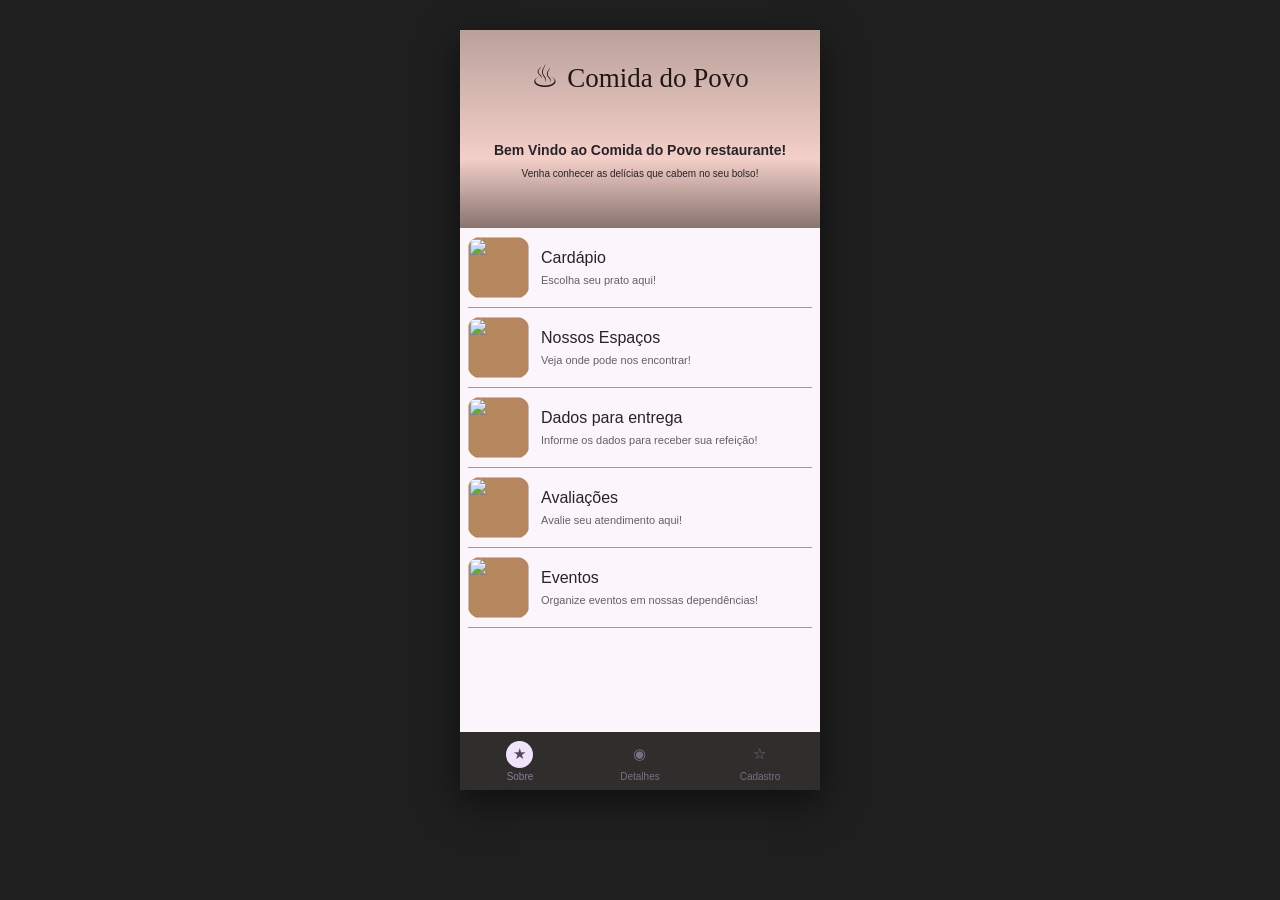
==== index.html @ e4219e30 "Add files via upload" ====
<!DOCTYPE html>
<html lang="pt-BR">
<head><meta charset="UTF-8"><meta name="viewport" content="width=device-width,initial-scale=1.0"><title>Comida do Povo</title><link rel="stylesheet" href="style.css"></head>
<body>
<main class="phone">
  <section class="content">
    <header class="hero">
      <div class="logo"><span class="pot">♨</span>Comida do Povo</div>
      <h1>Bem Vindo ao Comida do Povo restaurante!</h1>
      <p>Venha conhecer as delícias que cabem no seu bolso!</p>
    </header>
    <div class="home-list">
      <a class="home-item" href="cardapio.html"><img class="thumb" src="https://images.unsplash.com/photo-1540189549336-e6e99c3679fe?w=200&q=80" alt=""><div><h2>Cardápio</h2><p>Escolha seu prato aqui!</p></div></a>
      <a class="home-item" href="#"><img class="thumb" src="https://images.unsplash.com/photo-1515003197210-e0cd71810b5f?w=200&q=80" alt=""><div><h2>Nossos Espaços</h2><p>Veja onde pode nos encontrar!</p></div></a>
      <a class="home-item" href="cadastro.html"><img class="thumb" src="https://images.unsplash.com/photo-1513104890138-7c749659a591?w=200&q=80" alt=""><div><h2>Dados para entrega</h2><p>Informe os dados para receber sua refeição!</p></div></a>
      <a class="home-item" href="#"><img class="thumb" src="https://images.unsplash.com/photo-1517248135467-4c7edcad34c4?w=200&q=80" alt=""><div><h2>Avaliações</h2><p>Avalie seu atendimento aqui!</p></div></a>
      <a class="home-item" href="#"><img class="thumb" src="https://images.unsplash.com/photo-1492684223066-81342ee5ff30?w=200&q=80" alt=""><div><h2>Eventos</h2><p>Organize eventos em nossas dependências!</p></div></a>
    </div>
  </section>
  <nav class="bottom">
    <a class="active" href="index.html"><span class="ico">★</span>Sobre</a>
    <a href="cardapio.html"><span class="ico">◉</span>Detalhes</a>
    <a href="cadastro.html"><span class="ico">☆</span>Cadastro</a>
  </nav>
</main>
</body></html>
---- style.css ----
:root{
  --bg:#fdf5fc;
  --brown:#4a2113;
  --brown2:#6b3520;
  --peach:#f1d5d1;
  --accent:#b88961;
  --text:#282328;
  --muted:#665d66;
  --dark:#302c2d;
  --line:#c58f70;
}
*{box-sizing:border-box}
html{scroll-behavior:smooth}
body{
  margin:0;
  background:#1f1f1f;
  color:var(--text);
  font-family:Arial,Helvetica,sans-serif;
}
a{text-decoration:none;color:inherit}
.phone{
  width:360px;
  min-height:760px;
  margin:28px auto;
  background:var(--bg);
  overflow:hidden;
  position:relative;
  box-shadow:0 12px 35px #0008;
}
.topbar{
  height:48px;
  display:flex;
  align-items:center;
  gap:12px;
  padding:0 16px;
  background:#fff9ff;
  font-size:17px;
  color:var(--brown);
}
.back{font-size:28px;line-height:1}
.menu{margin-left:auto;font-size:25px}
.content{padding-bottom:72px}
.bottom{
  position:absolute;
  bottom:0;left:0;right:0;height:58px;
  background:#302d2d;
  display:flex;justify-content:space-around;align-items:center;
  color:#777080;font-size:10px;text-align:center;
}
.bottom a{width:33%;display:flex;flex-direction:column;align-items:center;gap:3px}
.bottom .ico{
  width:27px;height:27px;border-radius:50%;
  display:grid;place-items:center;font-size:15px;
}
.bottom .active .ico{background:#f0e4fa;color:#55455e}
.bottom .active{color:#8b7b95}

.hero{
  height:198px;
  padding:28px 18px 16px;
  text-align:center;
  background:linear-gradient(#b9a19a,#f3cfc8 65%,#88746f);
}
.logo{
  font-family:"Brush Script MT","Segoe Script",cursive;
  font-size:27px;
  color:#201713;
  margin-bottom:47px;
}
.logo .pot{font-family:Arial;font-size:31px;margin-right:8px}
.hero h1{font-size:14px;margin:0 0 10px}
.hero p{font-size:10px;margin:0}

.home-list{padding:0 8px}
.home-item{
  display:flex;align-items:center;gap:12px;
  padding:9px 0;border-bottom:1px solid var(--line);
}
.thumb{
  width:61px;height:61px;border-radius:12px;
  object-fit:cover;background:#b6875f;
}
.home-item h2{font-size:16px;font-weight:400;margin:0 0 7px}
.home-item p{font-size:11px;color:#665d66;margin:0}

.tabs{
  display:flex;gap:5px;overflow:hidden;
  padding:5px 8px 10px;white-space:nowrap;
}
.tab{
  border:1px solid #dfcfe0;border-radius:7px;
  padding:6px 9px;font-size:10px;color:#a06f4e;
  background:#fff8ff;
}
.tab.active{background:#f1e5f5}
.sort{padding:5px 12px 14px;font-size:10px}
.food-grid{
  display:grid;grid-template-columns:repeat(3,1fr);
  gap:7px;padding:0 7px;
}
.food img{
  width:100%;height:91px;object-fit:cover;border-radius:13px;
  display:block;
}
.food b{display:block;font-size:10px;font-weight:500;margin-top:3px;white-space:nowrap;overflow:hidden;text-overflow:ellipsis}
.food small{font-size:9px;color:#5e565d}

.register{padding:0 7px}
.profile-row{display:flex;align-items:center;gap:16px;margin:0 0 9px}
.avatar{
  width:92px;height:92px;border-radius:50%;
  background:#3b1a0d;position:relative;flex:none;
}
.avatar:before{
  content:"";position:absolute;width:29px;height:29px;
  border-radius:50%;background:#fff1dc;left:31px;top:19px
}
.avatar:after{
  content:"";position:absolute;width:55px;height:31px;
  border-radius:40px 40px 0 0;background:#fff1dc;left:18px;bottom:12px
}
.profile-row h1{font-size:20px;font-weight:400;margin:0 0 4px}
.profile-row p{font-size:9px;font-weight:bold;margin:0}
.form label{display:block;font-size:12px;font-weight:bold;margin:10px 0 3px}
.form input{
  width:78%;height:17px;border:0;background:#f2d7d8;
  outline:none;padding:2px 5px
}
.form .short{width:39%}
.password{position:relative}
.eye{position:absolute;left:145px;top:1px;font-size:13px}

.author{padding:8px 14px}
.author-card{
  border:1px dashed #8bc4ef;
  border-radius:14px;background:#f9eef8;
  padding:22px 17px 12px;min-height:360px;
}
.author-top{display:flex;align-items:center;gap:13px}
.person-icon{font-size:53px}
.author-top strong{font-size:15px}
.drop{margin-left:auto;width:25px;height:25px;border-radius:50%;background:#422013;color:#fff;display:grid;place-items:center}
.author-text{margin-top:25px;font-size:11px;line-height:1.45;font-weight:600}
@media (min-width:700px){
  .phone{margin:30px auto}
}
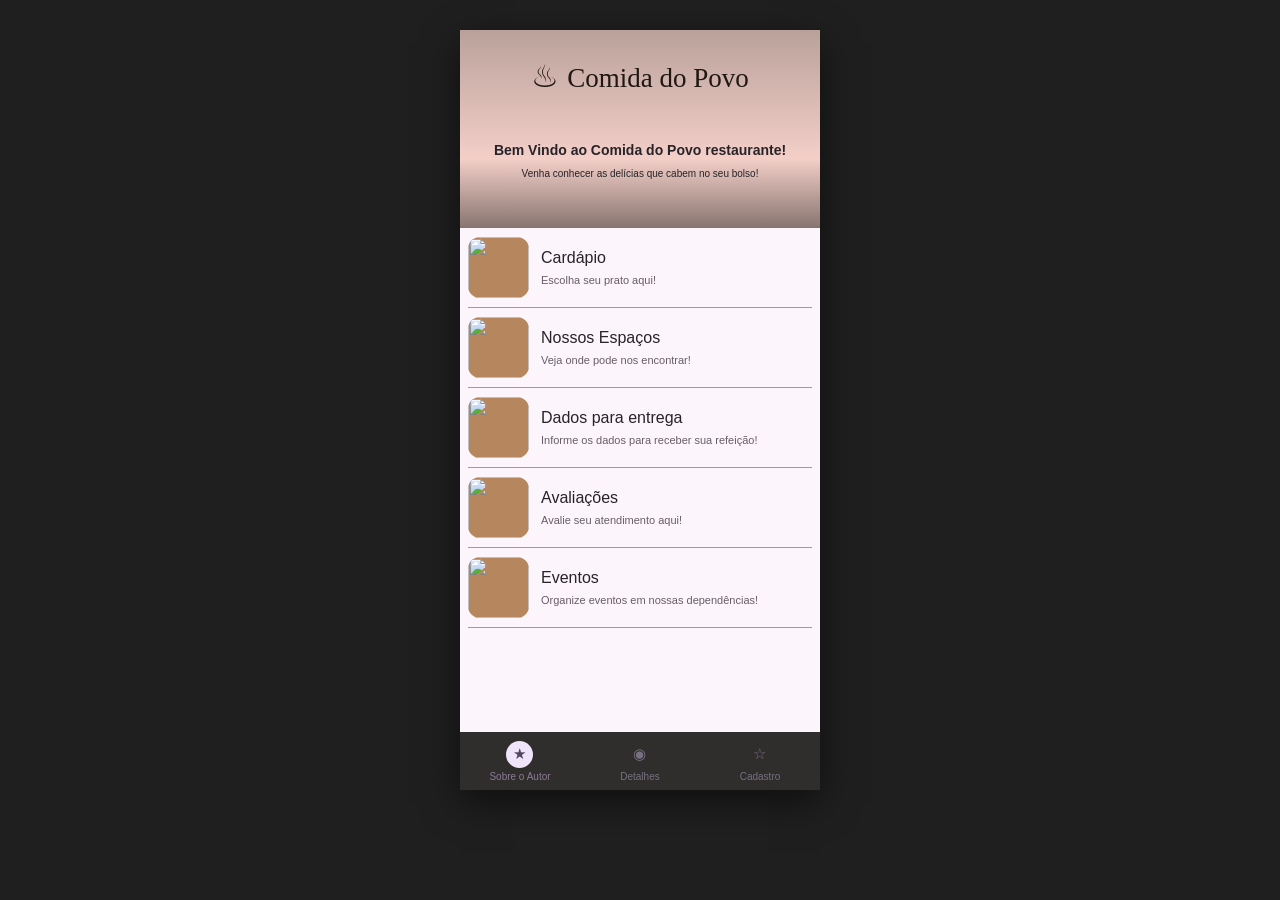
==== commit 466368f1: "Update index.html" ====
--- a/index.html
+++ b/index.html
@@ -18,9 +18,9 @@
     </div>
   </section>
   <nav class="bottom">
-    <a class="active" href="index.html"><span class="ico">★</span>Sobre</a>
+    <a class="active" href="autor.html"><span class="ico">★</span>Sobre o Autor</a>
     <a href="cardapio.html"><span class="ico">◉</span>Detalhes</a>
     <a href="cadastro.html"><span class="ico">☆</span>Cadastro</a>
   </nav>
 </main>
-</body></html>+</body></html>
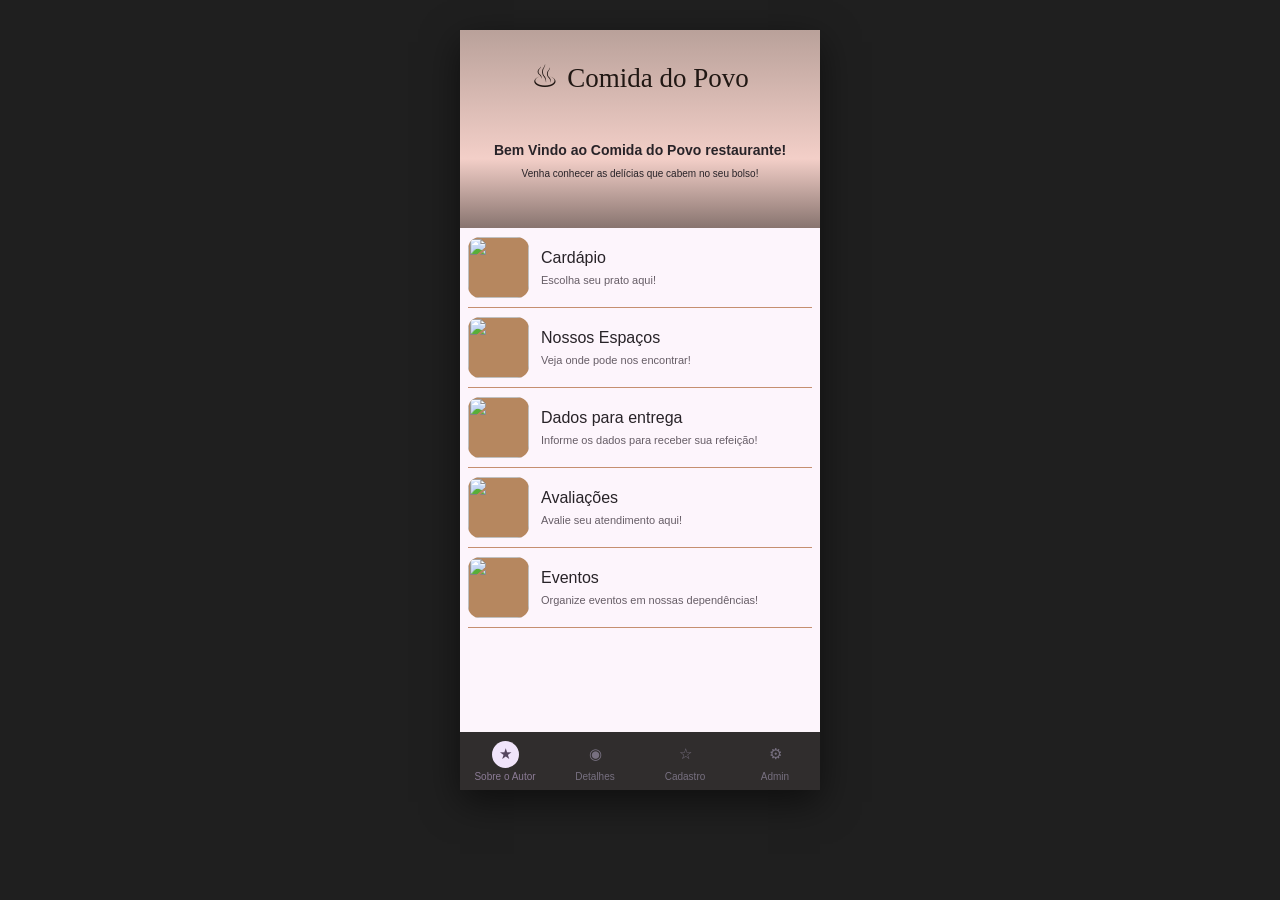
==== commit 9e0b4021: "Update index.html" ====
--- a/index.html
+++ b/index.html
@@ -21,6 +21,7 @@
     <a class="active" href="autor.html"><span class="ico">★</span>Sobre o Autor</a>
     <a href="cardapio.html"><span class="ico">◉</span>Detalhes</a>
     <a href="cadastro.html"><span class="ico">☆</span>Cadastro</a>
+    <a href="admin/login.html"><span class="ico">⚙</span>Admin</a>
   </nav>
 </main>
 </body></html>
